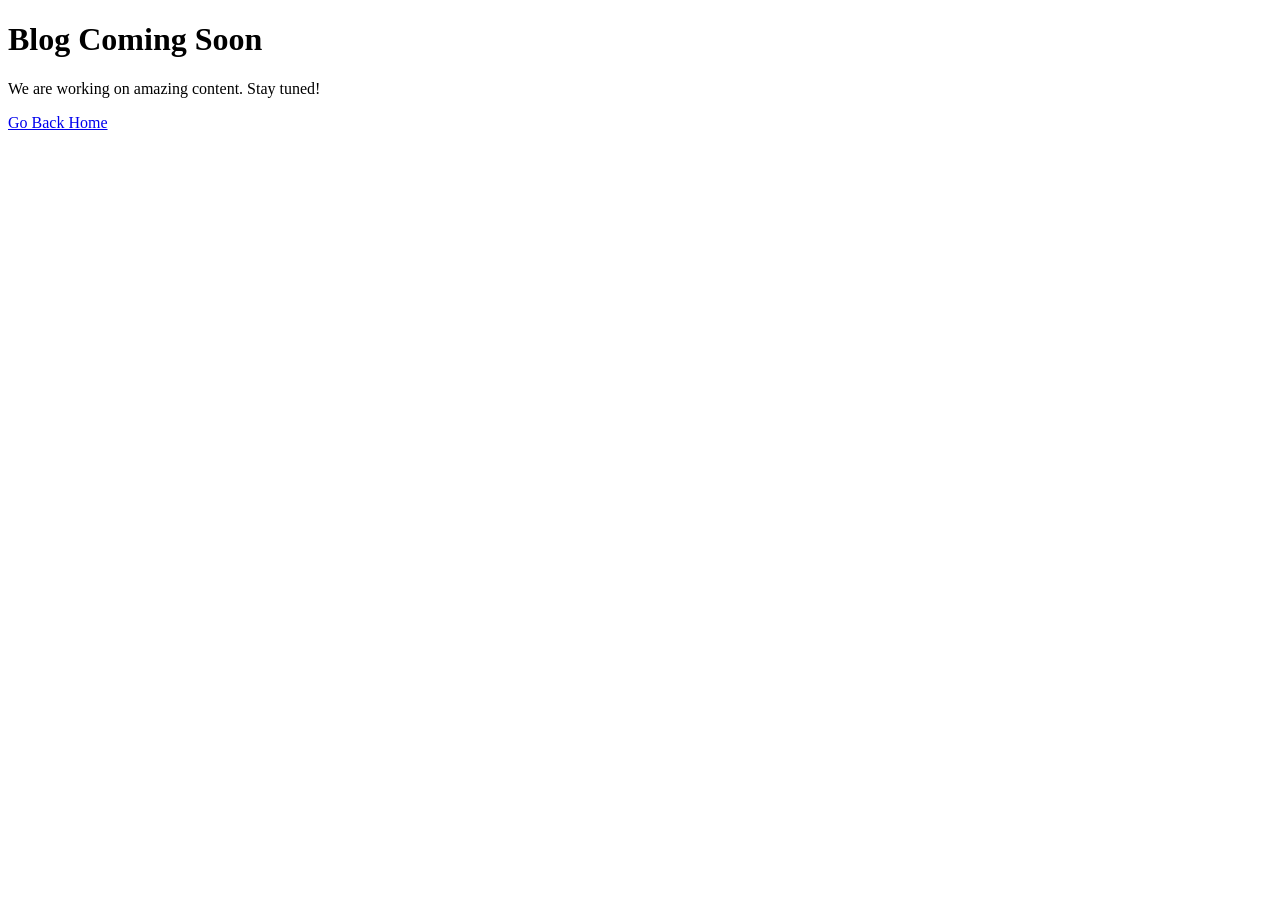
==== blog/index.html @ 11c4855e "Create index.html" ====
<!DOCTYPE html>

<html lang="en">
<head>
<meta charset="UTF-8">
<meta name="viewport" content="width=device-width, initial-scale=1.0">
<title>Blog - Coming Soon</title>

<link rel="stylesheet" href="blog.css">
</head>

<body>

<div class="container">
  <h1>Blog Coming Soon</h1>
  <p>We are working on amazing content. Stay tuned!</p>
  <a href="index.html" class="btn">Go Back Home</a>
</div>

</body>
</html>
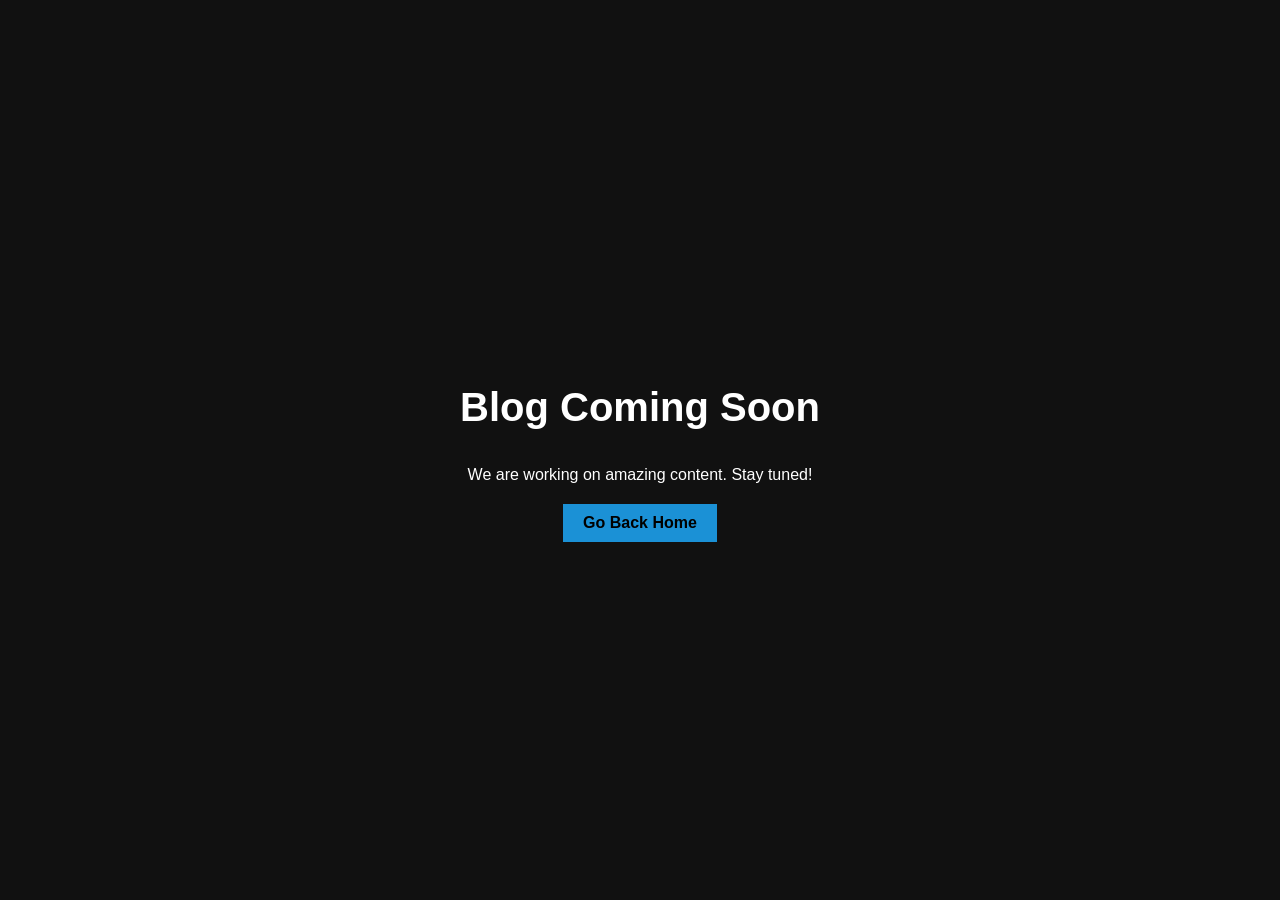
==== commit e19278dd: "Update index.html" ====
--- a/blog/index.html
+++ b/blog/index.html
@@ -6,7 +6,7 @@
 <meta name="viewport" content="width=device-width, initial-scale=1.0">
 <title>Blog - Coming Soon</title>
 
-<link rel="stylesheet" href="blog.css">
+<link rel="stylesheet" href="../blog.css">
 </head>
 
 <body>
@@ -14,7 +14,7 @@
 <div class="container">
   <h1>Blog Coming Soon</h1>
   <p>We are working on amazing content. Stay tuned!</p>
-  <a href="index.html" class="btn">Go Back Home</a>
+  <a href="/" class="btn">Go Back Home</a>
 </div>
 
 </body>
--- a/blog.css
+++ b/blog.css
@@ -0,0 +1,31 @@
+body {
+margin: 0;
+font-family: Arial, sans-serif;
+background: #111;
+color: #fff;
+}
+
+.container {
+height: 100vh;
+display: flex;
+flex-direction: column;
+justify-content: center;
+align-items: center;
+text-align: center;
+}
+
+h1 {
+font-size: 40px;
+}
+
+p {
+margin: 10px 0 20px;
+}
+
+.btn {
+background: #1B91D6;
+color: #000;
+padding: 10px 20px;
+text-decoration: none;
+font-weight: bold;
+}
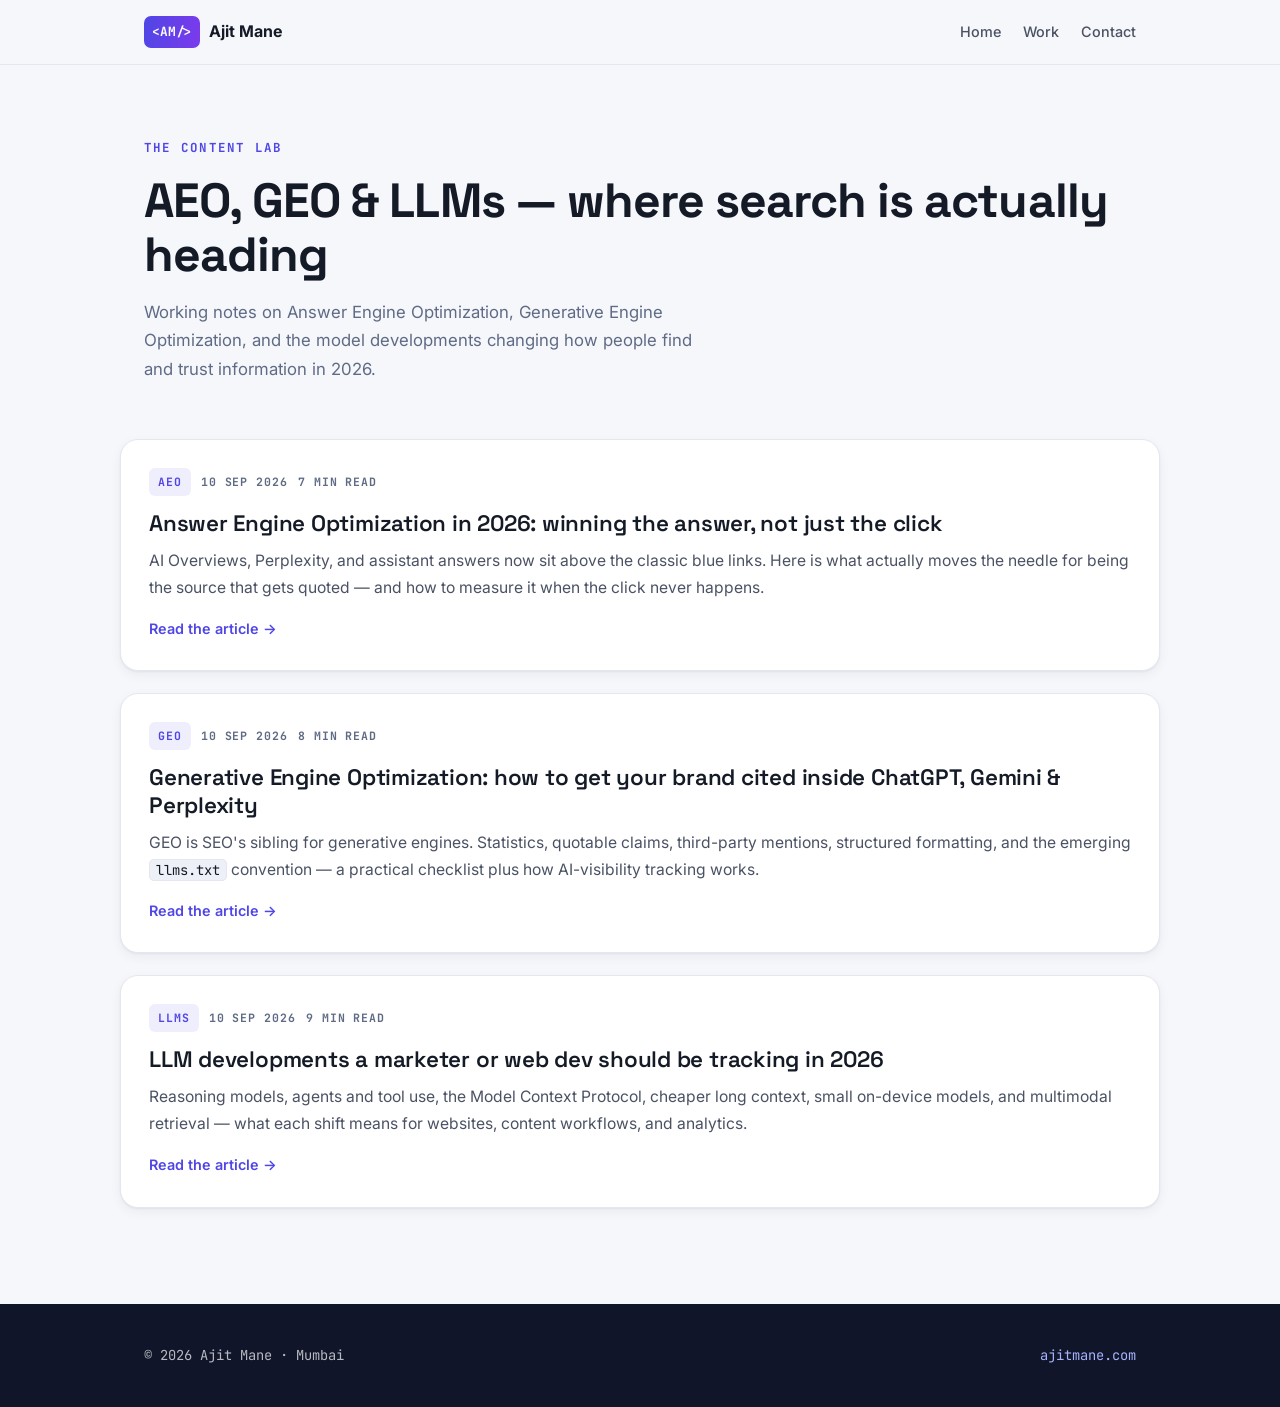
==== commit dfdf9fb6: "Build out blog with AEO, GEO and LLM trend articles - Add three long-form posts: Answer Engine Optim" ====
--- a/blog/index.html
+++ b/blog/index.html
@@ -1,21 +1,85 @@
 <!DOCTYPE html>
-
 <html lang="en">
 <head>
-<meta charset="UTF-8">
-<meta name="viewport" content="width=device-width, initial-scale=1.0">
-<title>Blog - Coming Soon</title>
+  <meta charset="UTF-8"/>
+  <meta name="viewport" content="width=device-width, initial-scale=1.0"/>
+  <title>Blog — AEO, GEO & LLM trends | Ajit Mane</title>
+  <meta name="description" content="Notes on Answer Engine Optimization (AEO), Generative Engine Optimization (GEO), and the LLM developments that are reshaping search, content, and marketing in 2026."/>
+  <link rel="canonical" href="https://ajitmane.com/blog/"/>
+  <meta name="robots" content="index, follow"/>
+  <meta name="author" content="Ajit Mane"/>
+  <meta name="theme-color" content="#4f46e5"/>
 
-<link rel="stylesheet" href="../blog.css">
+  <meta property="og:type" content="website"/>
+  <meta property="og:site_name" content="Ajit Mane"/>
+  <meta property="og:title" content="Blog — AEO, GEO & LLM trends | Ajit Mane"/>
+  <meta property="og:description" content="Answer Engine Optimization, Generative Engine Optimization, and the LLM shifts reshaping search and marketing in 2026."/>
+  <meta property="og:url" content="https://ajitmane.com/blog/"/>
+  <meta property="og:image" content="https://ajitmane.com/og-image.png"/>
+  <meta name="twitter:card" content="summary_large_image"/>
+
+  <link rel="icon" href="data:image/svg+xml,%3Csvg xmlns='http://www.w3.org/2000/svg' viewBox='0 0 64 64'%3E%3Crect width='64' height='64' rx='14' fill='%234f46e5'/%3E%3Ctext x='32' y='44' font-family='monospace' font-size='30' font-weight='700' fill='white' text-anchor='middle'%3EAM%3C/text%3E%3C/svg%3E"/>
+  <link rel="stylesheet" href="../blog.css"/>
+
+  <script type="application/ld+json">
+  {
+    "@context": "https://schema.org",
+    "@type": "Blog",
+    "name": "Ajit Mane — Blog",
+    "url": "https://ajitmane.com/blog/",
+    "description": "Answer Engine Optimization (AEO), Generative Engine Optimization (GEO), and LLM developments reshaping search and marketing.",
+    "author": { "@type": "Person", "name": "Ajit Mane", "url": "https://ajitmane.com/" }
+  }
+  </script>
 </head>
+<body>
+  <nav class="bnav">
+    <div class="bnav-inner">
+      <a href="/" class="logo"><span class="logo-mark">&lt;AM/&gt;</span><span>Ajit Mane</span></a>
+      <div class="bnav-links">
+        <a href="/">Home</a>
+        <a href="/#work">Work</a>
+        <a href="/#contact">Contact</a>
+      </div>
+    </div>
+  </nav>
 
-<body>
+  <header class="blog-hero">
+    <div class="container-wide">
+      <p class="eyebrow">The content lab</p>
+      <h1>AEO, GEO &amp; LLMs — where search is actually heading</h1>
+      <p>Working notes on Answer Engine Optimization, Generative Engine Optimization, and the model developments changing how people find and trust information in 2026.</p>
+    </div>
+  </header>
 
-<div class="container">
-  <h1>Blog Coming Soon</h1>
-  <p>We are working on amazing content. Stay tuned!</p>
-  <a href="/" class="btn">Go Back Home</a>
-</div>
+  <main class="post-list container-wide">
+    <a class="post-item" href="/blog/answer-engine-optimization-2026.html">
+      <div class="post-meta"><span class="post-tag">AEO</span><span>10 Sep 2026</span><span>7 min read</span></div>
+      <h2>Answer Engine Optimization in 2026: winning the answer, not just the click</h2>
+      <p>AI Overviews, Perplexity, and assistant answers now sit above the classic blue links. Here is what actually moves the needle for being the source that gets quoted — and how to measure it when the click never happens.</p>
+      <span class="more">Read the article →</span>
+    </a>
 
+    <a class="post-item" href="/blog/generative-engine-optimization-2026.html">
+      <div class="post-meta"><span class="post-tag">GEO</span><span>10 Sep 2026</span><span>8 min read</span></div>
+      <h2>Generative Engine Optimization: how to get your brand cited inside ChatGPT, Gemini &amp; Perplexity</h2>
+      <p>GEO is SEO's sibling for generative engines. Statistics, quotable claims, third-party mentions, structured formatting, and the emerging <code>llms.txt</code> convention — a practical checklist plus how AI-visibility tracking works.</p>
+      <span class="more">Read the article →</span>
+    </a>
+
+    <a class="post-item" href="/blog/llm-trends-2026.html">
+      <div class="post-meta"><span class="post-tag">LLMs</span><span>10 Sep 2026</span><span>9 min read</span></div>
+      <h2>LLM developments a marketer or web dev should be tracking in 2026</h2>
+      <p>Reasoning models, agents and tool use, the Model Context Protocol, cheaper long context, small on-device models, and multimodal retrieval — what each shift means for websites, content workflows, and analytics.</p>
+      <span class="more">Read the article →</span>
+    </a>
+  </main>
+
+  <footer class="bfooter">
+    <div class="bfooter-inner">
+      <span>© 2026 Ajit Mane · Mumbai</span>
+      <span><a href="/">ajitmane.com</a></span>
+    </div>
+  </footer>
 </body>
 </html>
--- a/blog.css
+++ b/blog.css
@@ -1,31 +1,187 @@
-body {
-margin: 0;
-font-family: Arial, sans-serif;
-background: #111;
-color: #fff;
+/* ═══════════════════════════════════════════════════════════════
+   AJIT MANE — BLOG
+   Shared styles for the blog index and article pages.
+   Matches the main site: Space Grotesk (display) · Inter (body)
+   · JetBrains Mono (labels). Accent: indigo #4f46e5 → violet #7c3aed
+   ═══════════════════════════════════════════════════════════════ */
+
+@import url('https://fonts.googleapis.com/css2?family=Inter:wght@400;500;600;700&family=Space+Grotesk:wght@500;600;700&family=JetBrains+Mono:wght@500;700&display=swap');
+
+:root {
+  --bg:        #f6f7fb;
+  --bg-card:   #ffffff;
+  --bg-soft:   #eef0f8;
+  --ink:       #141a26;
+  --ink-2:     #4a5264;
+  --ink-3:     #5f6b85;
+  --line:      #e4e7f0;
+  --line-2:    #d3d8e8;
+  --accent:    #4f46e5;
+  --accent-2:  #7c3aed;
+  --accent-soft: rgba(79,70,229,.09);
+  --dark:      #10152a;
+  --grad:      linear-gradient(100deg, var(--accent), var(--accent-2));
+  --shadow-sm: 0 1px 2px rgba(16,21,42,.05), 0 4px 12px rgba(16,21,42,.05);
+  --shadow-md: 0 2px 4px rgba(16,21,42,.05), 0 12px 32px rgba(16,21,42,.09);
+  --r-sm: 10px;
+  --r:    18px;
+  --ff-d: 'Space Grotesk', sans-serif;
+  --ff-b: 'Inter', sans-serif;
+  --ff-m: 'JetBrains Mono', monospace;
+  --tr: all .25s cubic-bezier(.4,0,.2,1);
 }
 
-.container {
-height: 100vh;
-display: flex;
-flex-direction: column;
-justify-content: center;
-align-items: center;
-text-align: center;
+*,*::before,*::after { box-sizing:border-box; margin:0; padding:0; }
+html { scroll-behavior:smooth; font-size:16px; }
+body {
+  font-family:var(--ff-b);
+  background:var(--bg);
+  color:var(--ink);
+  line-height:1.7;
+  -webkit-font-smoothing:antialiased;
+  overflow-x:hidden;
+}
+img, svg { display:block; max-width:100%; }
+a { color:inherit; text-decoration:none; }
+ul, ol { list-style:none; }
+::selection { background:var(--accent); color:#fff; }
+:focus-visible { outline:2px solid var(--accent); outline-offset:3px; border-radius:4px; }
+
+.container { max-width:760px; margin:0 auto; padding:0 24px; }
+.container-wide { max-width:1040px; margin:0 auto; padding:0 24px; }
+.mono { font-family:var(--ff-m); }
+
+/* ── Nav ───────────────────────────────────────────────── */
+.bnav {
+  position:sticky; top:0; z-index:100;
+  background:rgba(246,247,251,.9);
+  backdrop-filter:blur(14px); -webkit-backdrop-filter:blur(14px);
+  border-bottom:1px solid var(--line);
+}
+.bnav-inner {
+  max-width:1040px; margin:0 auto; padding:0 24px;
+  height:64px; display:flex; align-items:center; justify-content:space-between; gap:20px;
+}
+.bnav .logo { display:inline-flex; align-items:center; gap:9px; font-weight:700; }
+.bnav .logo-mark {
+  font-family:var(--ff-m); font-size:.8rem; font-weight:700;
+  color:#fff; background:var(--grad);
+  padding:5px 8px; border-radius:7px;
+}
+.bnav-links { display:flex; align-items:center; gap:22px; font-size:.9rem; font-weight:500; }
+.bnav-links a { color:var(--ink-2); transition:var(--tr); }
+.bnav-links a:hover { color:var(--accent); }
+
+/* ── Buttons ───────────────────────────────────────────── */
+.btn {
+  display:inline-flex; align-items:center; justify-content:center; gap:9px;
+  font-family:var(--ff-b); font-weight:600; font-size:.92rem;
+  padding:12px 22px; border-radius:var(--r-sm);
+  border:1px solid var(--line-2); transition:var(--tr);
+}
+.btn:hover { border-color:var(--accent); color:var(--accent); background:var(--accent-soft); transform:translateY(-2px); }
+.btn-primary { color:#fff; background:var(--grad); border-color:transparent; box-shadow:0 6px 18px rgba(79,70,229,.3); }
+.btn-primary:hover { color:#fff; transform:translateY(-2px); box-shadow:0 10px 26px rgba(79,70,229,.4); }
+
+/* ── Blog index ────────────────────────────────────────── */
+.blog-hero { padding:72px 0 40px; }
+.blog-hero .eyebrow {
+  font-family:var(--ff-m); font-size:.78rem; font-weight:700;
+  letter-spacing:.18em; text-transform:uppercase; color:var(--accent);
+  margin-bottom:16px;
+}
+.blog-hero h1 {
+  font-family:var(--ff-d); font-weight:700;
+  font-size:clamp(2rem, 5vw, 3rem); line-height:1.12; letter-spacing:-.02em;
+  margin-bottom:16px;
+}
+.blog-hero p { color:var(--ink-3); font-size:1.05rem; max-width:560px; }
+
+.post-list { padding:16px 0 96px; display:grid; gap:22px; }
+.post-item {
+  display:block; background:var(--bg-card); border:1px solid var(--line);
+  border-radius:var(--r); padding:28px; box-shadow:var(--shadow-sm);
+  transition:var(--tr);
+}
+.post-item:hover { transform:translateY(-3px); box-shadow:var(--shadow-md); border-color:var(--line-2); }
+.post-meta {
+  display:flex; flex-wrap:wrap; align-items:center; gap:10px;
+  font-family:var(--ff-m); font-size:.72rem; font-weight:700;
+  letter-spacing:.08em; text-transform:uppercase; color:var(--ink-3);
+  margin-bottom:14px;
+}
+.post-tag { color:var(--accent); background:var(--accent-soft); padding:4px 9px; border-radius:6px; }
+.post-item h2 {
+  font-family:var(--ff-d); font-weight:600; font-size:1.4rem;
+  line-height:1.25; letter-spacing:-.01em; margin-bottom:10px;
+}
+.post-item p { color:var(--ink-2); font-size:.98rem; }
+.post-item .more {
+  display:inline-flex; align-items:center; gap:7px; margin-top:16px;
+  font-weight:600; font-size:.9rem; color:var(--accent);
 }
 
-h1 {
-font-size: 40px;
+/* ── Article ───────────────────────────────────────────── */
+.article { padding:56px 0 40px; }
+.article-head { margin-bottom:40px; }
+.article-head .post-meta { margin-bottom:18px; }
+.article-head h1 {
+  font-family:var(--ff-d); font-weight:700;
+  font-size:clamp(1.9rem, 4.6vw, 2.8rem); line-height:1.15; letter-spacing:-.02em;
+  margin-bottom:16px;
 }
+.article-head .standfirst { color:var(--ink-3); font-size:1.12rem; }
 
-p {
-margin: 10px 0 20px;
+.article-body { font-size:1.03rem; color:var(--ink); }
+.article-body > * + * { margin-top:1.15rem; }
+.article-body h2 {
+  font-family:var(--ff-d); font-weight:600; font-size:1.5rem;
+  line-height:1.25; letter-spacing:-.01em;
+  margin-top:2.6rem; margin-bottom:.2rem;
 }
+.article-body h3 {
+  font-family:var(--ff-d); font-weight:600; font-size:1.15rem;
+  margin-top:1.8rem;
+}
+.article-body p, .article-body li { color:var(--ink-2); }
+.article-body strong { color:var(--ink); font-weight:600; }
+.article-body a { color:var(--accent); text-decoration:underline; text-underline-offset:2px; }
+.article-body code, .post-item code {
+  font-family:var(--ff-m); font-size:.88em;
+  background:var(--bg-soft); border:1px solid var(--line);
+  padding:1px 6px; border-radius:5px; color:var(--ink);
+}
+.article-body ul, .article-body ol { padding-left:1.3rem; }
+.article-body ul li { list-style:disc; margin-top:.5rem; }
+.article-body ol li { list-style:decimal; margin-top:.5rem; }
+.article-body blockquote {
+  border-left:3px solid var(--accent); background:var(--bg-card);
+  padding:16px 20px; border-radius:0 var(--r-sm) var(--r-sm) 0;
+  color:var(--ink-2); font-style:italic;
+}
+.article-body .callout {
+  background:var(--bg-card); border:1px solid var(--line);
+  border-radius:var(--r-sm); padding:20px 22px; box-shadow:var(--shadow-sm);
+}
+.article-body .callout strong { display:block; margin-bottom:6px; font-family:var(--ff-d); }
 
-.btn {
-background: #1B91D6;
-color: #000;
-padding: 10px 20px;
-text-decoration: none;
-font-weight: bold;
+.article-foot {
+  margin-top:56px; padding-top:28px; border-top:1px solid var(--line);
+  display:flex; flex-wrap:wrap; gap:14px; align-items:center; justify-content:space-between;
 }
+.article-foot .byline { font-size:.9rem; color:var(--ink-3); }
+
+/* ── Footer ────────────────────────────────────────────── */
+.bfooter { background:var(--dark); color:rgba(255,255,255,.7); padding:40px 0; }
+.bfooter-inner {
+  max-width:1040px; margin:0 auto; padding:0 24px;
+  display:flex; flex-wrap:wrap; gap:14px; align-items:center; justify-content:space-between;
+  font-size:.86rem; font-family:var(--ff-m);
+}
+.bfooter a { color:#a5b4fc; }
+
+@media (max-width:560px) {
+  .bnav-links { gap:16px; font-size:.84rem; }
+  .post-item, .article { padding-left:0; padding-right:0; }
+  .post-item { padding:22px; }
+}
